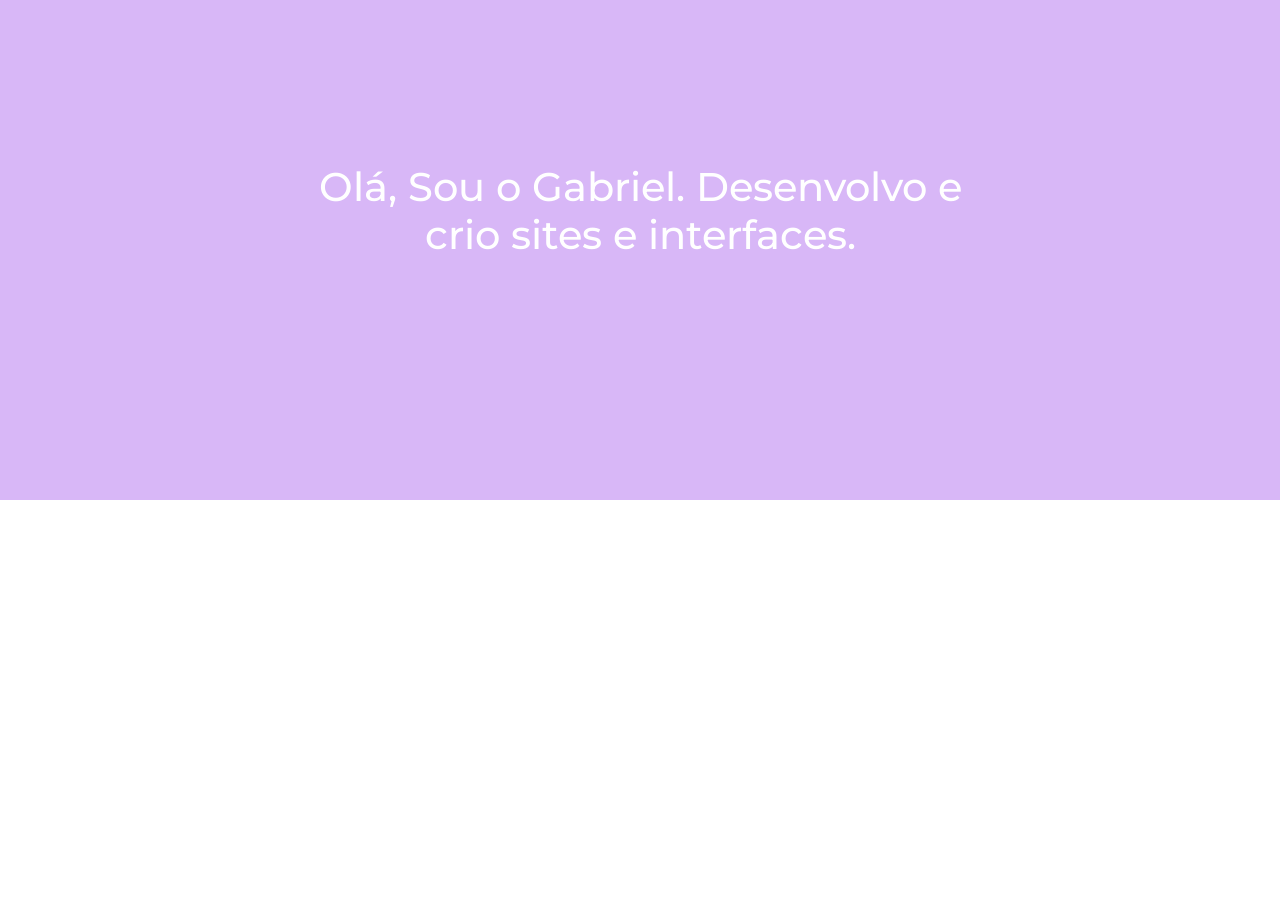
==== index.html @ f8f36adb "fixing head" ====
<!DOCTYPE html>
<html lang="pt-br">
<head>
    <meta charset="UTF-8">
    <meta name="viewport" content="width=device-width, initial-scale=1.0">
    <link rel="stylesheet" href="style.css">
    <link rel="stylesheet" href="./bootstrap-5.3.3-dist/css/bootstrap.css">
    <title>Gabriel</title>
</head>
<body>
    <div class="cabecalho">
        <span class="titulo">
            <h1>Olá, Sou o Gabriel. Desenvolvo e crio sites e interfaces.</h1>
        </span>
        <span class="linkcont">
            <a href="" class="contlink"><p>Saiba mais sobre o que faço <br> V</p></a>
        </span>
    </div>
</body>
</html>
---- style.css ----
@font-face {
    font-family: mont;
    src: url(./fonts/Montserrat-VariableFont_wght.ttf);
}

@font-face {
    font-family: roboto;
    src: url(./fonts/Roboto-Regular.ttf);
}

body{
    width: 100vw;
    height: 500px;
    display: flex;
    flex-direction: column;
}



.cabecalho{
    width: 100%;
    height: 500px;
    display: flex;
    flex-direction: column;
    align-items: center;
    justify-content: center;
    background-image: url(turned-gray-laptop-computer.jpg);
    background-size: cover;
}

.cabecalho::before{
    content: '';
    position: absolute;
    top: 0;
    left: 0;
    width: 100%;
    height: 500px;
    background-color: rgba(148, 58, 233, 0.363); /* Cor sólida com opacidade */
    z-index: 1;
}


.titulo{
    position: relative;
    z-index: 2;
    display: flex;
    text-align: center;
    color: white;
    width: 700px;
    font-family: mont;
    padding-top: 100px;
    padding-bottom: 100px;
}

.contlink{
    display: flex;
    text-decoration: none;
    color: white;
    height: 70px;
    font-family: roboto;
    align-items: center;

}

.linkcont{
    display: flex;
    text-align: center;
}
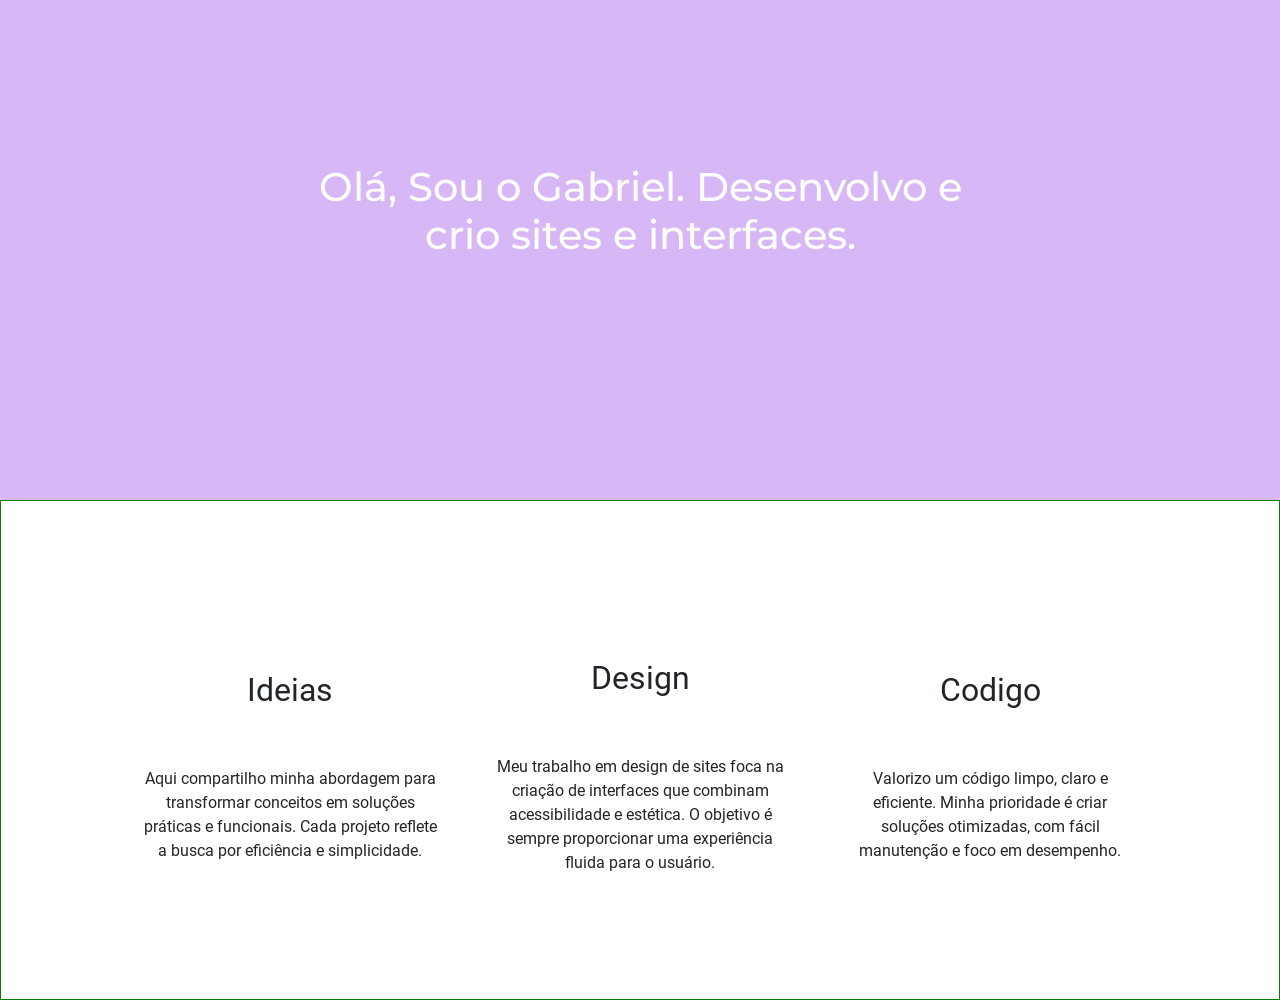
==== commit 8f16c795: "creating a little resum" ====
--- a/index.html
+++ b/index.html
@@ -5,6 +5,9 @@
     <meta name="viewport" content="width=device-width, initial-scale=1.0">
     <link rel="stylesheet" href="style.css">
     <link rel="stylesheet" href="./bootstrap-5.3.3-dist/css/bootstrap.css">
+    <link rel='stylesheet' href='https://cdn-uicons.flaticon.com/2.6.0/uicons-regular-rounded/css/uicons-regular-rounded.css'>
+    <link rel='stylesheet' href='https://cdn-uicons.flaticon.com/2.6.0/uicons-brands/css/uicons-brands.css'>
+    <link rel='stylesheet' href='https://cdn-uicons.flaticon.com/2.6.0/uicons-brands/css/uicons-brands.css'>
     <title>Gabriel</title>
 </head>
 <body>
@@ -13,7 +16,24 @@
             <h1>Olá, Sou o Gabriel. Desenvolvo e crio sites e interfaces.</h1>
         </span>
         <span class="linkcont">
-            <a href="" class="contlink"><p>Saiba mais sobre o que faço <br> V</p></a>
+            <a href="#conteudo" class="contlink"><p>Saiba mais sobre o que faço <br> V</p></a>
+        </span>
+    </div>
+    <div class="cont" id="conteudo">
+        <span class="ideias">
+            <i class="fi fi-rr-bulb"></i>
+            <h2>Ideias</h2>
+            <p>Aqui compartilho minha abordagem para transformar conceitos em soluções práticas e funcionais. Cada projeto reflete a busca por eficiência e simplicidade.</p>
+        </span>
+        <span class="UX">
+            <i class="fi fi-rr-ux"></i>
+            <h2>Design</h2>
+            <p>Meu trabalho em design de sites foca na criação de interfaces que combinam acessibilidade e estética. O objetivo é sempre proporcionar uma experiência fluida para o usuário.</p>
+        </span>
+        <span class="code">
+            <i class="fi fi-brands-js"></i>
+            <h2>Codigo</h2>
+            <p>Valorizo um código limpo, claro e eficiente. Minha prioridade é criar soluções otimizadas, com fácil manutenção e foco em desempenho.</p>
         </span>
     </div>
 </body>
--- a/style.css
+++ b/style.css
@@ -10,12 +10,16 @@
 
 body{
     width: 100vw;
-    height: 500px;
+    height: 1000px;
     display: flex;
     flex-direction: column;
+    background-color: white;
+    overflow-x: hidden;
 }
 
-
+p, h2{
+    font-family: roboto;
+}
 
 .cabecalho{
     width: 100%;
@@ -35,7 +39,7 @@
     left: 0;
     width: 100%;
     height: 500px;
-    background-color: rgba(148, 58, 233, 0.363); /* Cor sólida com opacidade */
+    background-color: rgba(148, 58, 233, 0.363);
     z-index: 1;
 }
 
@@ -65,4 +69,30 @@
 .linkcont{
     display: flex;
     text-align: center;
+}
+
+.cont{
+    width: 100vw;
+    height: 500px;
+    border: 1px green solid;
+    display: flex;
+    flex-direction: row;
+    justify-content: center;
+    align-items: center;
+    gap: 50px;
+}
+
+i{
+    font-size: 24px;
+}
+
+.ideias, .UX, .code{
+    height: 100%;
+    width: 300px;
+    display: flex;
+    flex-direction: column;
+    justify-content: center;
+    align-items: center;
+    text-align: center;
+    gap: 50px;
 }
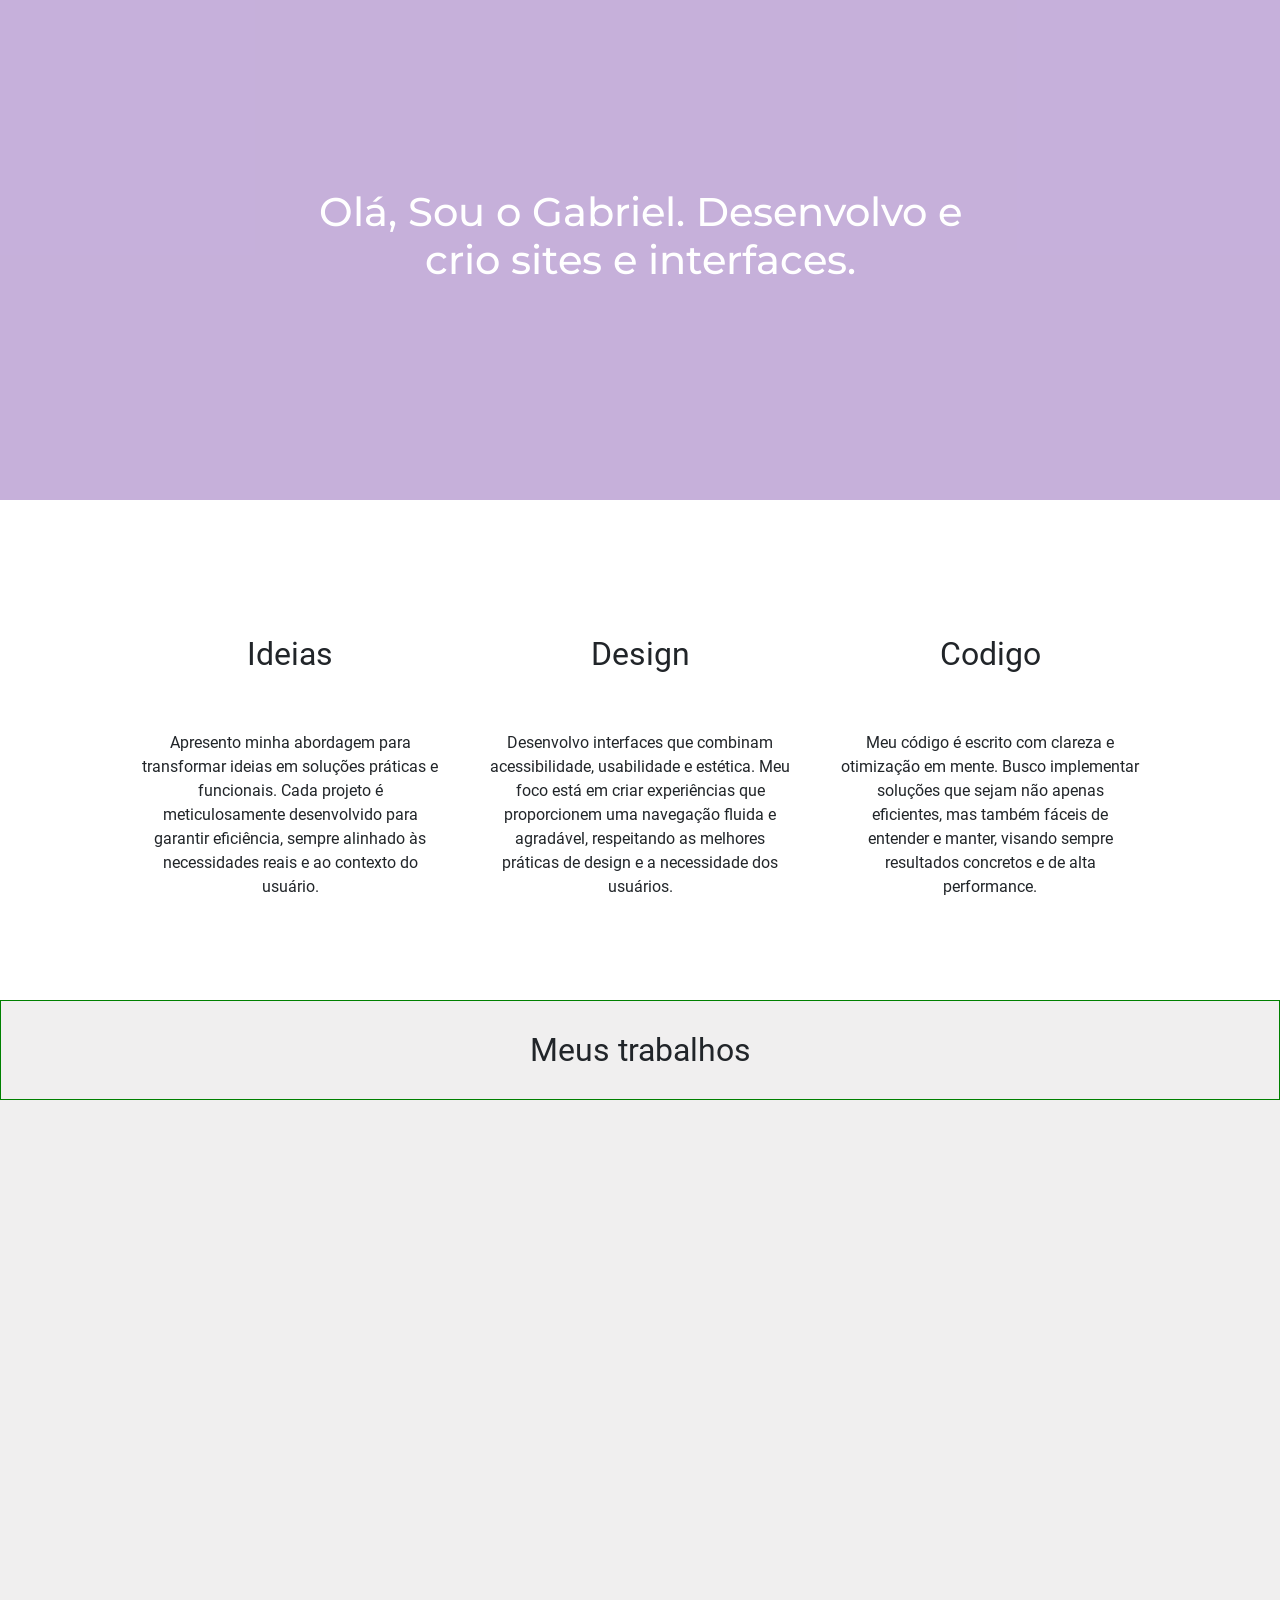
==== commit c3c64c48: "fixing and adding my work" ====
--- a/index.html
+++ b/index.html
@@ -8,6 +8,7 @@
     <link rel='stylesheet' href='https://cdn-uicons.flaticon.com/2.6.0/uicons-regular-rounded/css/uicons-regular-rounded.css'>
     <link rel='stylesheet' href='https://cdn-uicons.flaticon.com/2.6.0/uicons-brands/css/uicons-brands.css'>
     <link rel='stylesheet' href='https://cdn-uicons.flaticon.com/2.6.0/uicons-brands/css/uicons-brands.css'>
+    <link rel='stylesheet' href='https://cdn-uicons.flaticon.com/2.6.0/uicons-regular-rounded/css/uicons-regular-rounded.css'>
     <title>Gabriel</title>
 </head>
 <body>
@@ -16,24 +17,32 @@
             <h1>Olá, Sou o Gabriel. Desenvolvo e crio sites e interfaces.</h1>
         </span>
         <span class="linkcont">
-            <a href="#conteudo" class="contlink"><p>Saiba mais sobre o que faço <br> V</p></a>
+            <a href="#conteudo" class="contlink">
+                <p>Saiba mais sobre o que faço</p>
+            </a>
+            <i class="fi fi-rr-angle-small-down"></i>
         </span>
     </div>
     <div class="cont" id="conteudo">
         <span class="ideias">
             <i class="fi fi-rr-bulb"></i>
             <h2>Ideias</h2>
-            <p>Aqui compartilho minha abordagem para transformar conceitos em soluções práticas e funcionais. Cada projeto reflete a busca por eficiência e simplicidade.</p>
+            <p>Apresento minha abordagem para transformar ideias em soluções práticas e funcionais. Cada projeto é meticulosamente desenvolvido para garantir eficiência, sempre alinhado às necessidades reais e ao contexto do usuário.</p>
         </span>
         <span class="UX">
             <i class="fi fi-rr-ux"></i>
             <h2>Design</h2>
-            <p>Meu trabalho em design de sites foca na criação de interfaces que combinam acessibilidade e estética. O objetivo é sempre proporcionar uma experiência fluida para o usuário.</p>
+            <p>Desenvolvo interfaces que combinam acessibilidade, usabilidade e estética. Meu foco está em criar experiências que proporcionem uma navegação fluida e agradável, respeitando as melhores práticas de design e a necessidade dos usuários.</p>
         </span>
         <span class="code">
             <i class="fi fi-brands-js"></i>
             <h2>Codigo</h2>
-            <p>Valorizo um código limpo, claro e eficiente. Minha prioridade é criar soluções otimizadas, com fácil manutenção e foco em desempenho.</p>
+            <p>Meu código é escrito com clareza e otimização em mente. Busco implementar soluções que sejam não apenas eficientes, mas também fáceis de entender e manter, visando sempre resultados concretos e de alta performance.</p>
+        </span>
+    </div>
+    <div class="mywork">
+        <span class="wtitle">
+            <h2 id="wtitle">Meus trabalhos</h2>
         </span>
     </div>
 </body>
--- a/style.css
+++ b/style.css
@@ -10,7 +10,7 @@
 
 body{
     width: 100vw;
-    height: 1000px;
+    height: 1800px;
     display: flex;
     flex-direction: column;
     background-color: white;
@@ -39,10 +39,9 @@
     left: 0;
     width: 100%;
     height: 500px;
-    background-color: rgba(148, 58, 233, 0.363);
+    background-color: rgba(99, 39, 155, 0.363);
     z-index: 1;
 }
-
 
 .titulo{
     position: relative;
@@ -56,12 +55,15 @@
     padding-bottom: 100px;
 }
 
+a{
+    text-decoration: none !important;
+}
+
 .contlink{
     display: flex;
-    text-decoration: none;
+    flex-direction: column;
     color: white;
-    height: 70px;
-    font-family: roboto;
+    height: 20px;
     align-items: center;
 
 }
@@ -69,12 +71,17 @@
 .linkcont{
     display: flex;
     text-align: center;
+    flex-direction: column;
+    color: white;
+}
+
+.linkcont:hover{
+    background-color: black;
 }
 
 .cont{
     width: 100vw;
     height: 500px;
-    border: 1px green solid;
     display: flex;
     flex-direction: row;
     justify-content: center;
@@ -95,4 +102,21 @@
     align-items: center;
     text-align: center;
     gap: 50px;
+}
+
+.mywork{
+    width: 100vw;
+    height: 800px;
+    display: flex;
+    flex-direction: column;
+    background-color: rgb(240, 239, 239);
+}
+
+#wtitle{
+    display: flex;
+    width: 100%;
+    height: 100px;
+    align-items: center;
+    justify-content: center;
+    border: 1px green solid;
 }
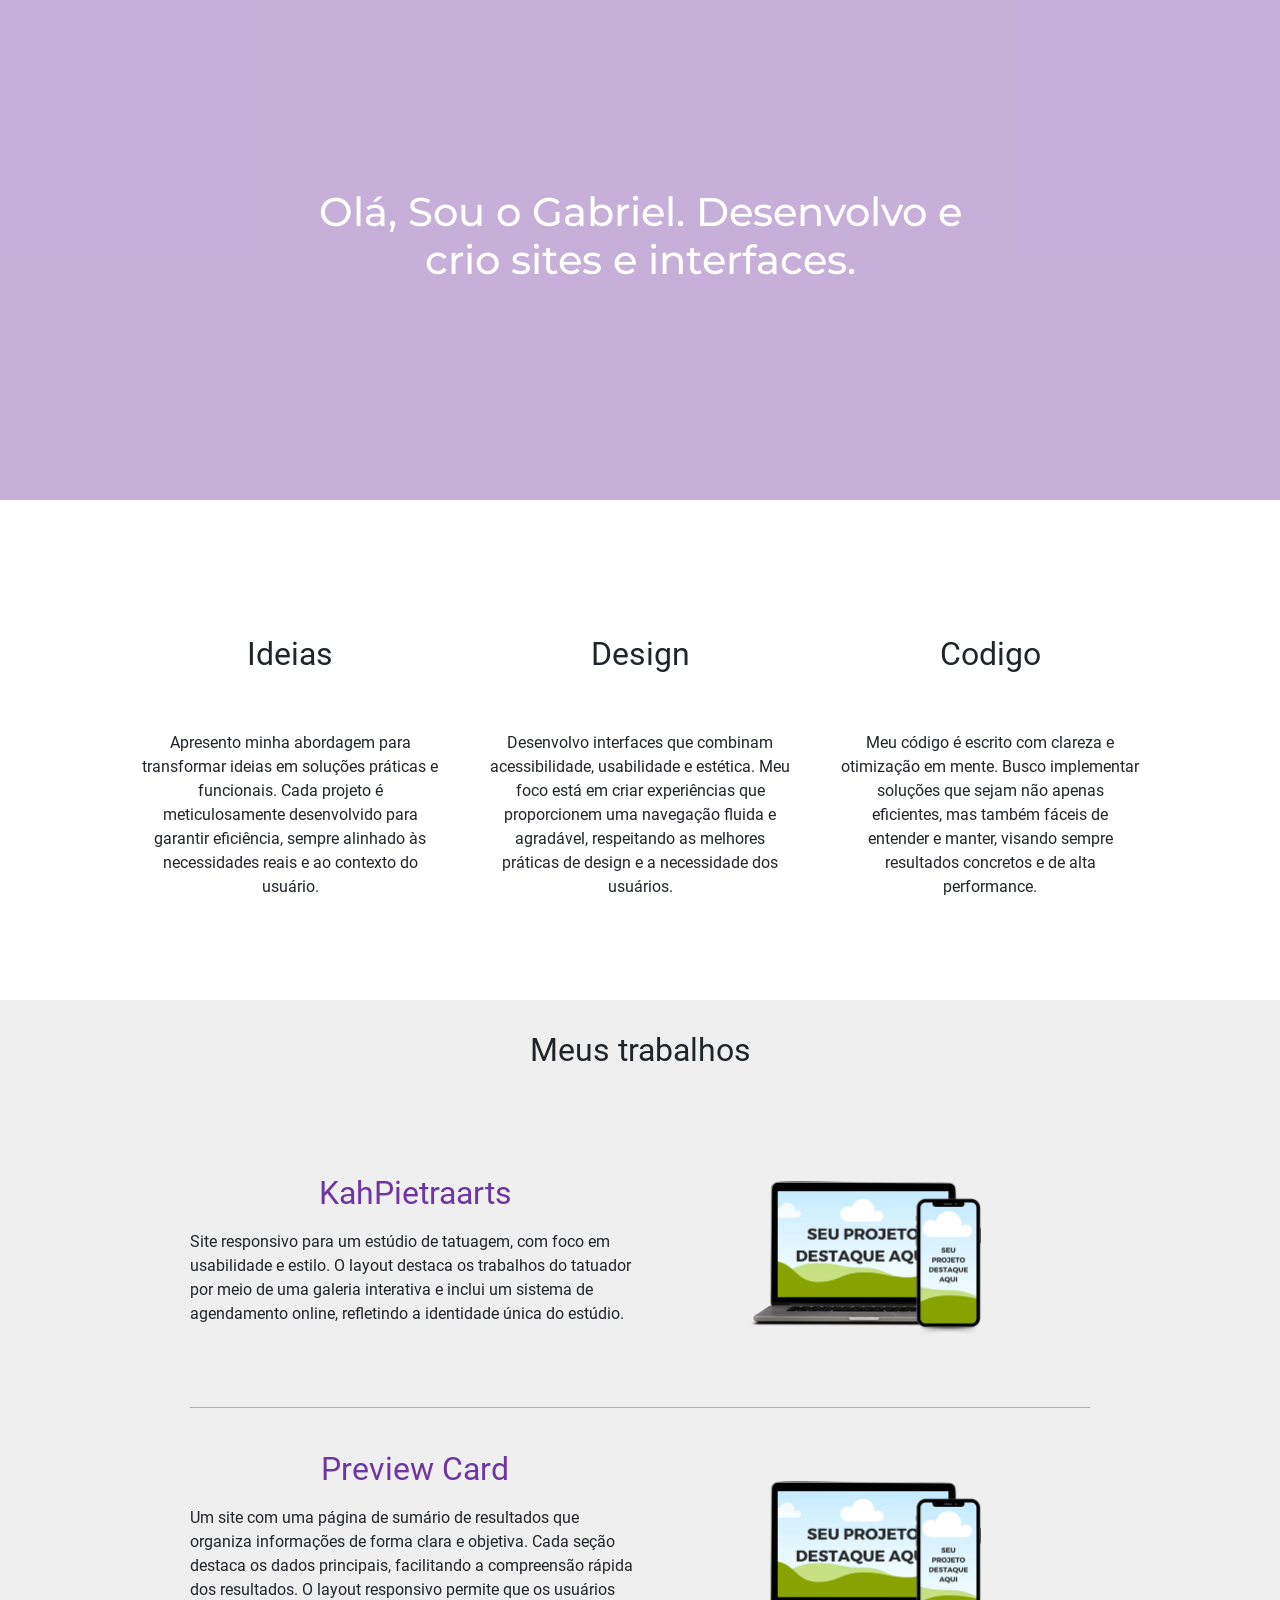
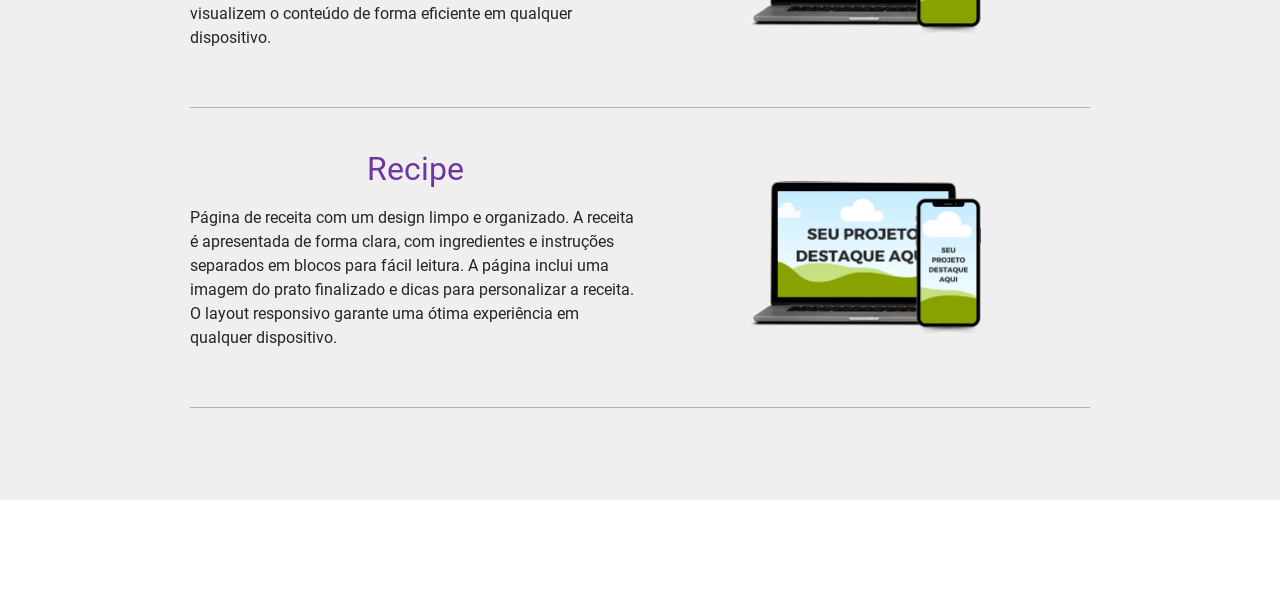
==== commit fa1d5616: "finishing works" ====
--- a/index.html
+++ b/index.html
@@ -44,6 +44,33 @@
         <span class="wtitle">
             <h2 id="wtitle">Meus trabalhos</h2>
         </span>
+        <span class="sum">
+            <span class="texto">
+                <h2 id="mwtitle">KahPietraarts</h2>
+                <p>Site responsivo para um estúdio de tatuagem, com foco em usabilidade e estilo. O layout destaca os trabalhos do tatuador por meio de uma galeria interativa e inclui um sistema de agendamento online, refletindo a identidade única do estúdio.</p>
+            </span>
+            <span class="imagem">
+                <img id="imagem" src="./site-1.png" alt="">
+            </span>
+        </span>
+        <span class="sdois">
+            <span class="texto">
+                <h2 id="mwtitle">Preview Card</h2>
+                <p>Um site com uma página de sumário de resultados que organiza informações de forma clara e objetiva. Cada seção destaca os dados principais, facilitando a compreensão rápida dos resultados. O layout responsivo permite que os usuários visualizem o conteúdo de forma eficiente em qualquer dispositivo.</p>
+            </span>
+            <span class="imagem">
+                <img id="imagem" src="./site-2.png" alt="">
+            </span>
+        </span> 
+        <span class="stres">
+            <span class="texto">
+                <h2 id="mwtitle">Recipe</h2>
+                <p>Página de receita com um design limpo e organizado. A receita é apresentada de forma clara, com ingredientes e instruções separados em blocos para fácil leitura. A página inclui uma imagem do prato finalizado e dicas para personalizar a receita. O layout responsivo garante uma ótima experiência em qualquer dispositivo.</p>
+            </span>
+            <span class="imagem">
+                <img id="imagem" src="./site-3.png" alt="">
+            </span>
+        </span>
     </div>
 </body>
 </html>
--- a/style.css
+++ b/style.css
@@ -10,7 +10,7 @@
 
 body{
     width: 100vw;
-    height: 1800px;
+    height: 2200px;
     display: flex;
     flex-direction: column;
     background-color: white;
@@ -75,10 +75,6 @@
     color: white;
 }
 
-.linkcont:hover{
-    background-color: black;
-}
-
 .cont{
     width: 100vw;
     height: 500px;
@@ -106,8 +102,9 @@
 
 .mywork{
     width: 100vw;
-    height: 800px;
+    height: 1100px;
     display: flex;
+    align-items: center;
     flex-direction: column;
     background-color: rgb(240, 239, 239);
 }
@@ -118,5 +115,31 @@
     height: 100px;
     align-items: center;
     justify-content: center;
-    border: 1px green solid;
+}
+
+.sum, .sdois, .stres{
+    width: 900px;
+    height: 300px;
+    display: flex;
+    flex-direction: row;
+    border-bottom: 1px rgb(177, 177, 177) solid;
+}
+
+#mwtitle{
+    color: rgba(99, 39, 155, 0.925);
+}
+
+#imagem{
+    width: 232px;
+    height: 155px;
+}
+
+.texto, .imagem{
+    width: 450px;
+    height: 300px;
+    display: flex;
+    justify-content: center;
+    align-items: center;
+    flex-direction: column;
+    gap: 10px;
 }
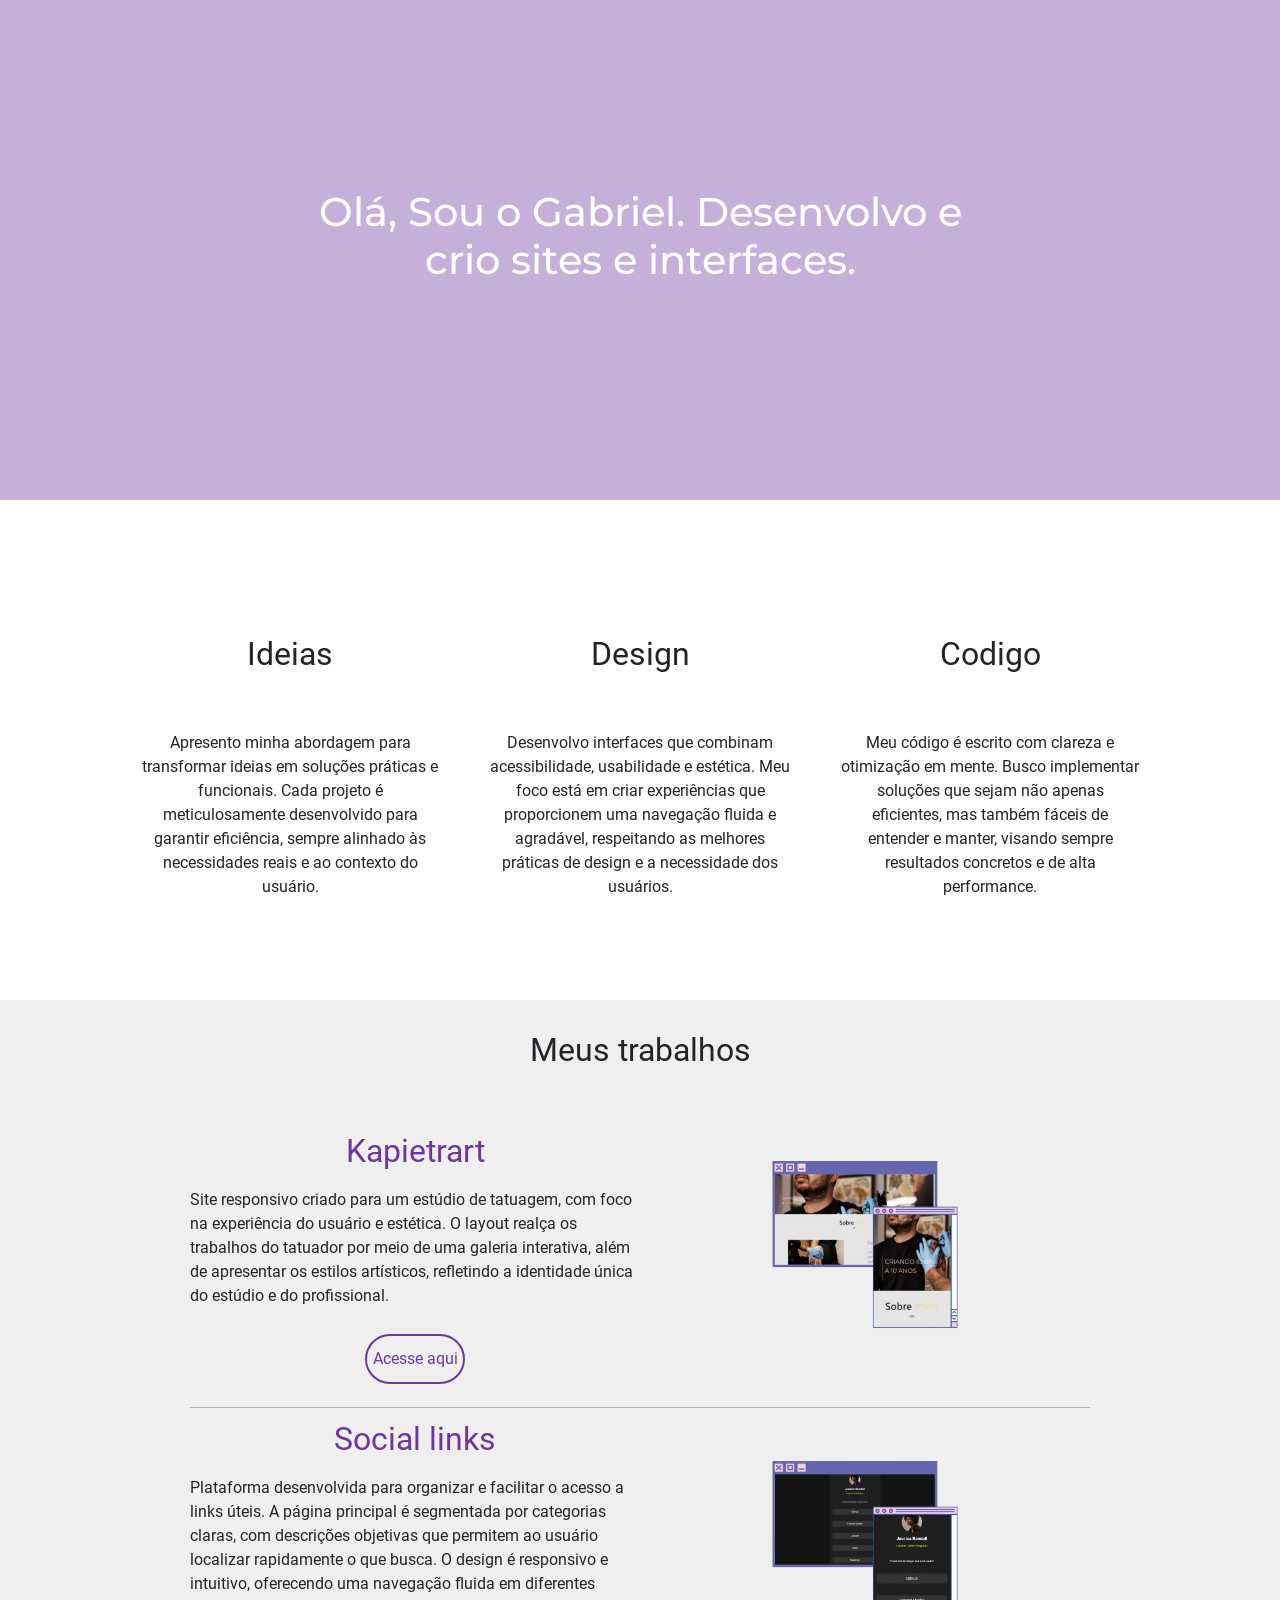
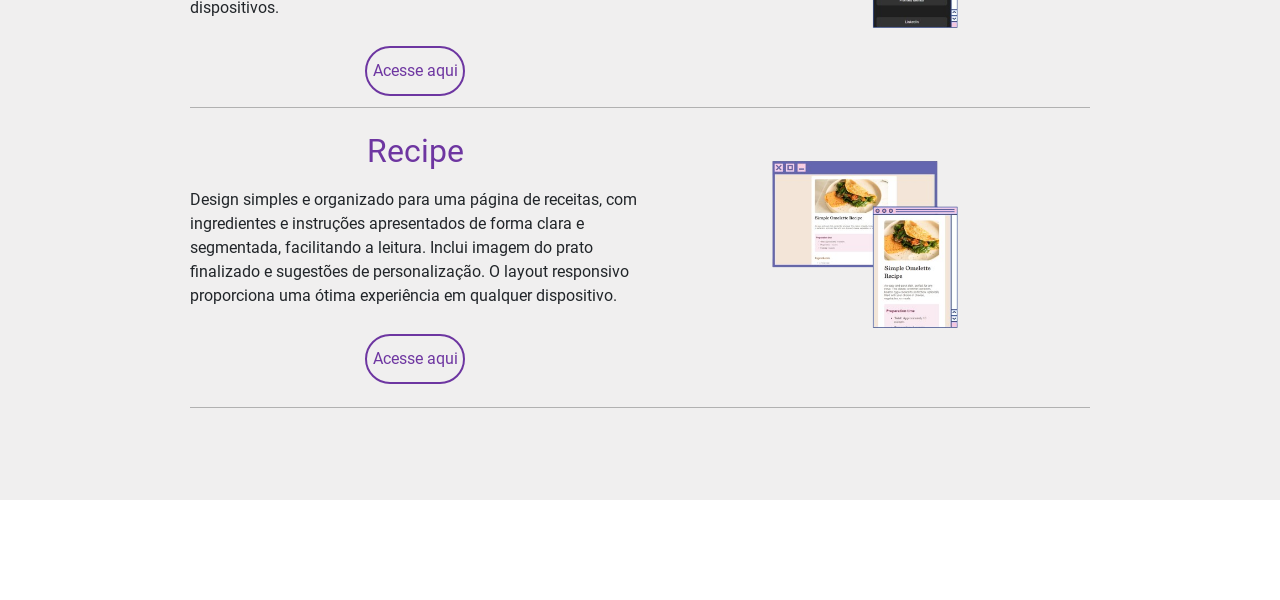
==== commit 4efbb03c: "finishing my works" ====
--- a/index.html
+++ b/index.html
@@ -46,8 +46,9 @@
         </span>
         <span class="sum">
             <span class="texto">
-                <h2 id="mwtitle">KahPietraarts</h2>
-                <p>Site responsivo para um estúdio de tatuagem, com foco em usabilidade e estilo. O layout destaca os trabalhos do tatuador por meio de uma galeria interativa e inclui um sistema de agendamento online, refletindo a identidade única do estúdio.</p>
+                <h2 id="mwtitle">Kapietrart</h2>
+                <p>Site responsivo criado para um estúdio de tatuagem, com foco na experiência do usuário e estética. O layout realça os trabalhos do tatuador por meio de uma galeria interativa, além de apresentar os estilos artísticos, refletindo a identidade única do estúdio e do profissional.</p>
+                <a target="_blank" rel="noopener noreferrer" href="https://kapietrart.vercel.app/" class="botao">Acesse aqui</a>
             </span>
             <span class="imagem">
                 <img id="imagem" src="./site-1.png" alt="">
@@ -55,8 +56,9 @@
         </span>
         <span class="sdois">
             <span class="texto">
-                <h2 id="mwtitle">Preview Card</h2>
-                <p>Um site com uma página de sumário de resultados que organiza informações de forma clara e objetiva. Cada seção destaca os dados principais, facilitando a compreensão rápida dos resultados. O layout responsivo permite que os usuários visualizem o conteúdo de forma eficiente em qualquer dispositivo.</p>
+                <h2 id="mwtitle">Social links</h2>
+                <p>Plataforma desenvolvida para organizar e facilitar o acesso a links úteis. A página principal é segmentada por categorias claras, com descrições objetivas que permitem ao usuário localizar rapidamente o que busca. O design é responsivo e intuitivo, oferecendo uma navegação fluida em diferentes dispositivos.</p>
+                <a target="_blank" rel="noopener noreferrer" href="https://social-links-mu.vercel.app/" class="botao">Acesse aqui</a>
             </span>
             <span class="imagem">
                 <img id="imagem" src="./site-2.png" alt="">
@@ -65,7 +67,8 @@
         <span class="stres">
             <span class="texto">
                 <h2 id="mwtitle">Recipe</h2>
-                <p>Página de receita com um design limpo e organizado. A receita é apresentada de forma clara, com ingredientes e instruções separados em blocos para fácil leitura. A página inclui uma imagem do prato finalizado e dicas para personalizar a receita. O layout responsivo garante uma ótima experiência em qualquer dispositivo.</p>
+                <p>Design simples e organizado para uma página de receitas, com ingredientes e instruções apresentados de forma clara e segmentada, facilitando a leitura. Inclui imagem do prato finalizado e sugestões de personalização. O layout responsivo proporciona uma ótima experiência em qualquer dispositivo.</p>
+                <a target="_blank" rel="noopener noreferrer" href="https://recipe-page-cyan-sigma.vercel.app/" class="botao">Acesse aqui</a>
             </span>
             <span class="imagem">
                 <img id="imagem" src="./site-3.png" alt="">
--- a/style.css
+++ b/style.css
@@ -19,6 +19,10 @@
 
 p, h2{
     font-family: roboto;
+}
+
+a{
+    text-decoration: none !important;
 }
 
 .cabecalho{
@@ -53,10 +57,6 @@
     font-family: mont;
     padding-top: 100px;
     padding-bottom: 100px;
-}
-
-a{
-    text-decoration: none !important;
 }
 
 .contlink{
@@ -129,9 +129,26 @@
     color: rgba(99, 39, 155, 0.925);
 }
 
+.botao{
+    display: flex;
+    align-items: center;
+    justify-content: center;
+    font-family: roboto;
+    border: 2px solid rgba(99, 39, 155, 0.925);
+    color: rgba(99, 39, 155, 0.925);
+    width: 100px;
+    height: 50px;
+    border-radius: 30px;
+}
+
+.botao:hover{
+    color: white;
+    background-color: rgba(99, 39, 155, 0.925);
+}
+
 #imagem{
     width: 232px;
-    height: 155px;
+    height: 350px;
 }
 
 .texto, .imagem{
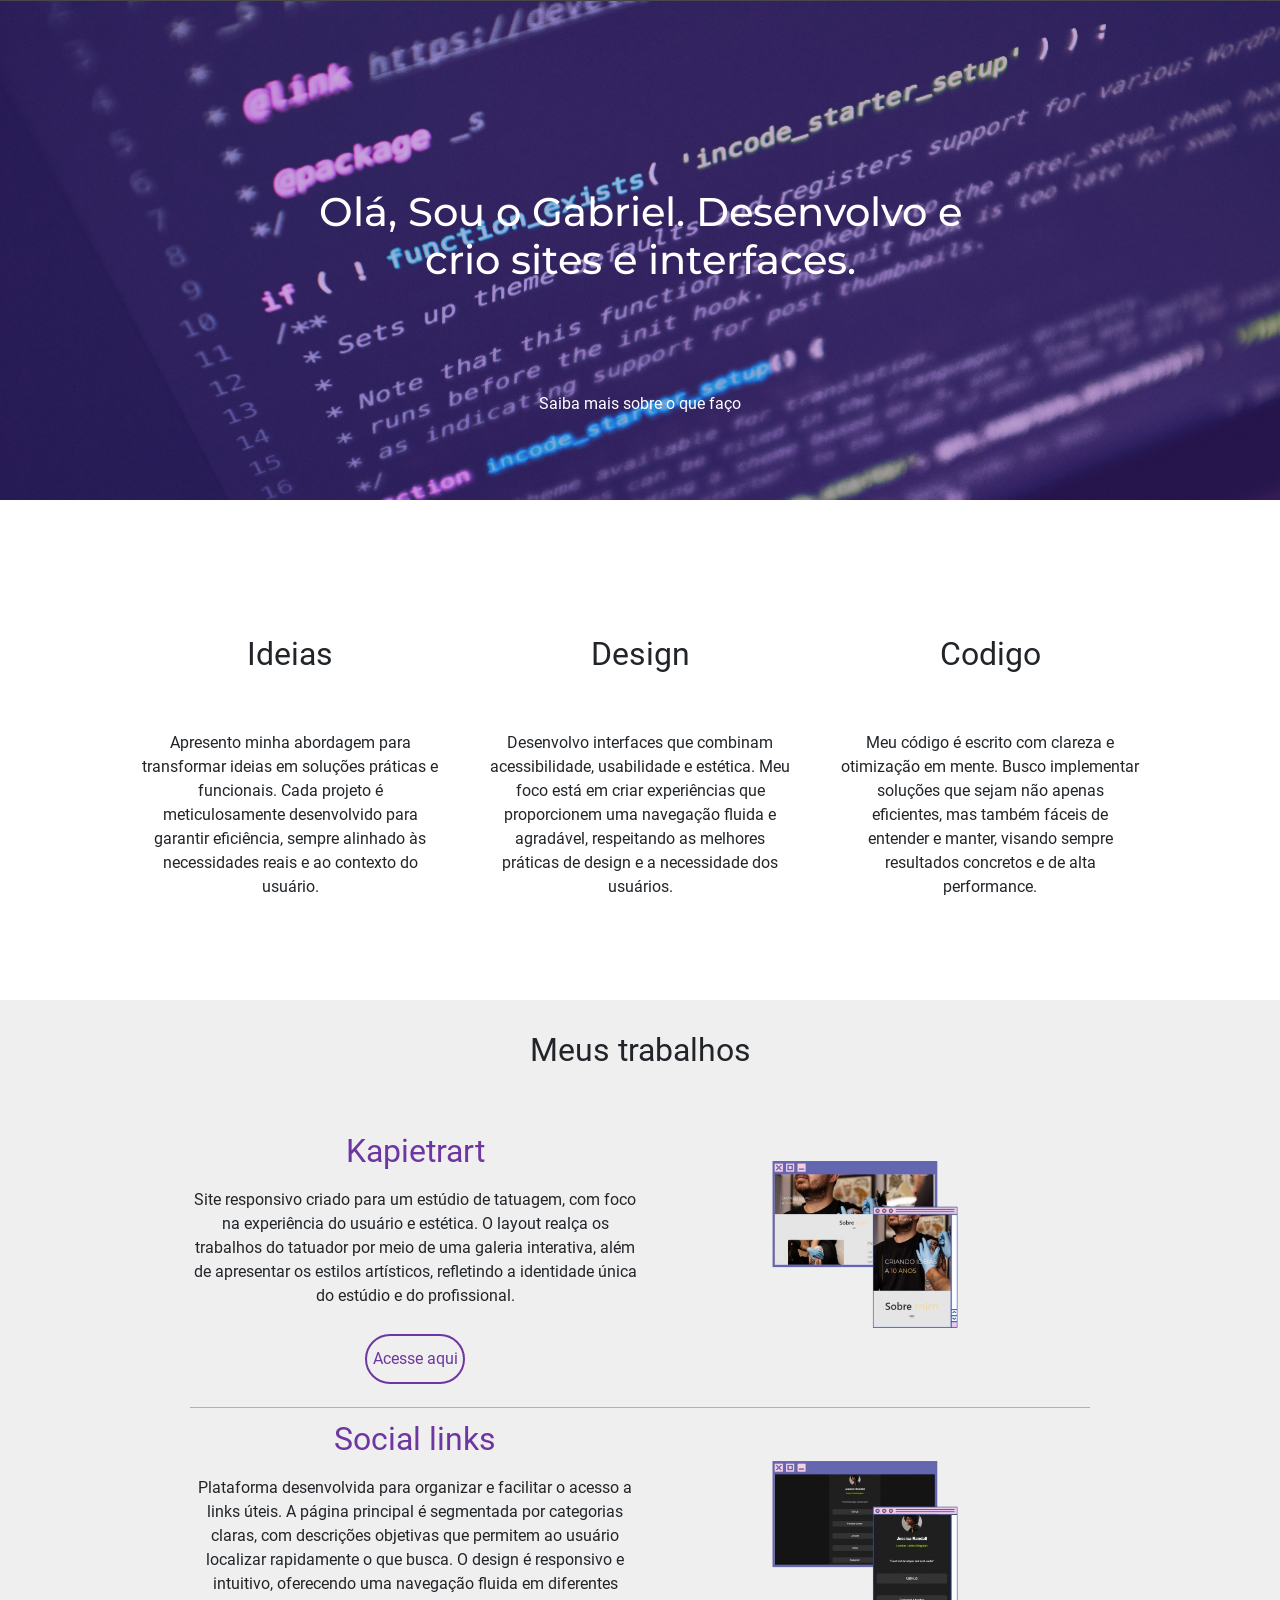
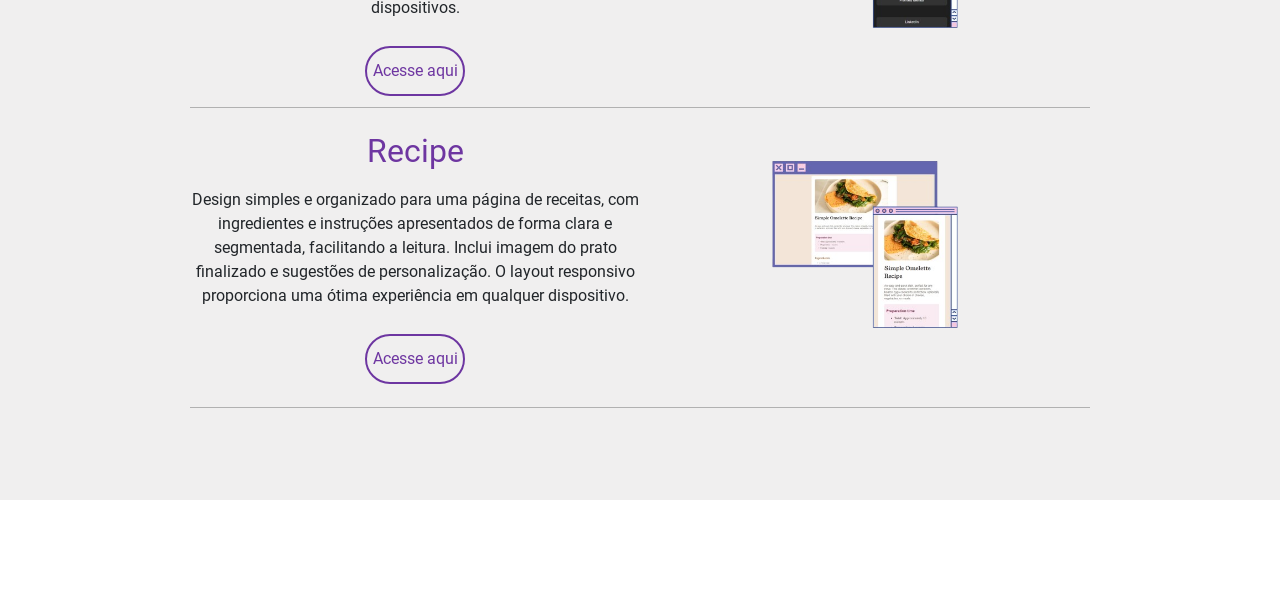
==== commit d3c5a743: "fixing resolutions" ====
--- a/index.html
+++ b/index.html
@@ -18,7 +18,7 @@
         </span>
         <span class="linkcont">
             <a href="#conteudo" class="contlink">
-                <p>Saiba mais sobre o que faço</p>
+              <p>Saiba mais sobre o que faço</p>
             </a>
             <i class="fi fi-rr-angle-small-down"></i>
         </span>
@@ -47,7 +47,7 @@
         <span class="sum">
             <span class="texto">
                 <h2 id="mwtitle">Kapietrart</h2>
-                <p>Site responsivo criado para um estúdio de tatuagem, com foco na experiência do usuário e estética. O layout realça os trabalhos do tatuador por meio de uma galeria interativa, além de apresentar os estilos artísticos, refletindo a identidade única do estúdio e do profissional.</p>
+                <p class="textdesc">Site responsivo criado para um estúdio de tatuagem, com foco na experiência do usuário e estética. O layout realça os trabalhos do tatuador por meio de uma galeria interativa, além de apresentar os estilos artísticos, refletindo a identidade única do estúdio e do profissional.</p>
                 <a target="_blank" rel="noopener noreferrer" href="https://kapietrart.vercel.app/" class="botao">Acesse aqui</a>
             </span>
             <span class="imagem">
@@ -57,7 +57,7 @@
         <span class="sdois">
             <span class="texto">
                 <h2 id="mwtitle">Social links</h2>
-                <p>Plataforma desenvolvida para organizar e facilitar o acesso a links úteis. A página principal é segmentada por categorias claras, com descrições objetivas que permitem ao usuário localizar rapidamente o que busca. O design é responsivo e intuitivo, oferecendo uma navegação fluida em diferentes dispositivos.</p>
+                <p class="textdesc">Plataforma desenvolvida para organizar e facilitar o acesso a links úteis. A página principal é segmentada por categorias claras, com descrições objetivas que permitem ao usuário localizar rapidamente o que busca. O design é responsivo e intuitivo, oferecendo uma navegação fluida em diferentes dispositivos.</p>
                 <a target="_blank" rel="noopener noreferrer" href="https://social-links-mu.vercel.app/" class="botao">Acesse aqui</a>
             </span>
             <span class="imagem">
@@ -67,7 +67,7 @@
         <span class="stres">
             <span class="texto">
                 <h2 id="mwtitle">Recipe</h2>
-                <p>Design simples e organizado para uma página de receitas, com ingredientes e instruções apresentados de forma clara e segmentada, facilitando a leitura. Inclui imagem do prato finalizado e sugestões de personalização. O layout responsivo proporciona uma ótima experiência em qualquer dispositivo.</p>
+                <p class="textdesc">Design simples e organizado para uma página de receitas, com ingredientes e instruções apresentados de forma clara e segmentada, facilitando a leitura. Inclui imagem do prato finalizado e sugestões de personalização. O layout responsivo proporciona uma ótima experiência em qualquer dispositivo.</p>
                 <a target="_blank" rel="noopener noreferrer" href="https://recipe-page-cyan-sigma.vercel.app/" class="botao">Acesse aqui</a>
             </span>
             <span class="imagem">
--- a/style.css
+++ b/style.css
@@ -32,20 +32,10 @@
     flex-direction: column;
     align-items: center;
     justify-content: center;
-    background-image: url(turned-gray-laptop-computer.jpg);
+    background-image: url(./background.png);
     background-size: cover;
 }
 
-.cabecalho::before{
-    content: '';
-    position: absolute;
-    top: 0;
-    left: 0;
-    width: 100%;
-    height: 500px;
-    background-color: rgba(99, 39, 155, 0.363);
-    z-index: 1;
-}
 
 .titulo{
     position: relative;
@@ -159,4 +149,79 @@
     align-items: center;
     flex-direction: column;
     gap: 10px;
+}
+
+.textdesc{
+    text-align: center;
+}
+
+@media (max-width: 390px) {
+    p{
+        font-size: 12px;
+    }
+    
+    .titulo{
+        width: auto;
+    }
+
+    .cont{
+        flex-direction: column;
+        height: 1300px;
+    }
+
+    .ideias, .UX, .code{
+        gap: 10px;
+    }
+
+    .mywork{
+        height: auto;
+        gap: 20px;
+        max-width: 390px;
+    }
+
+    .sum, .sdois, .stres{
+        width: auto;
+        max-width: 390px;
+        flex-direction: column;
+        height: 500px;
+    }
+
+    .textdesc{
+        width: 90vw;
+        max-width: 390px;
+        margin: 0 auto;
+        box-sizing: border-box;
+        padding: 0;
+    }
+
+    .texto{
+        max-width: 390px;
+    }
+
+    .imagem{
+        max-width: 390px;
+    }
+}
+
+@media (max-width: 768px) {
+    .ideias, .UX, .code{
+        gap: 10px;
+    }
+
+    .cont{
+        gap: 20px;
+    }
+
+    .titulo{
+        width: auto;
+    }
+
+
+    .sum, .sdois, .stres{
+        width: 768px;
+    }
+
+    .texto, .imagem{
+        width: 384px;
+    }
 }
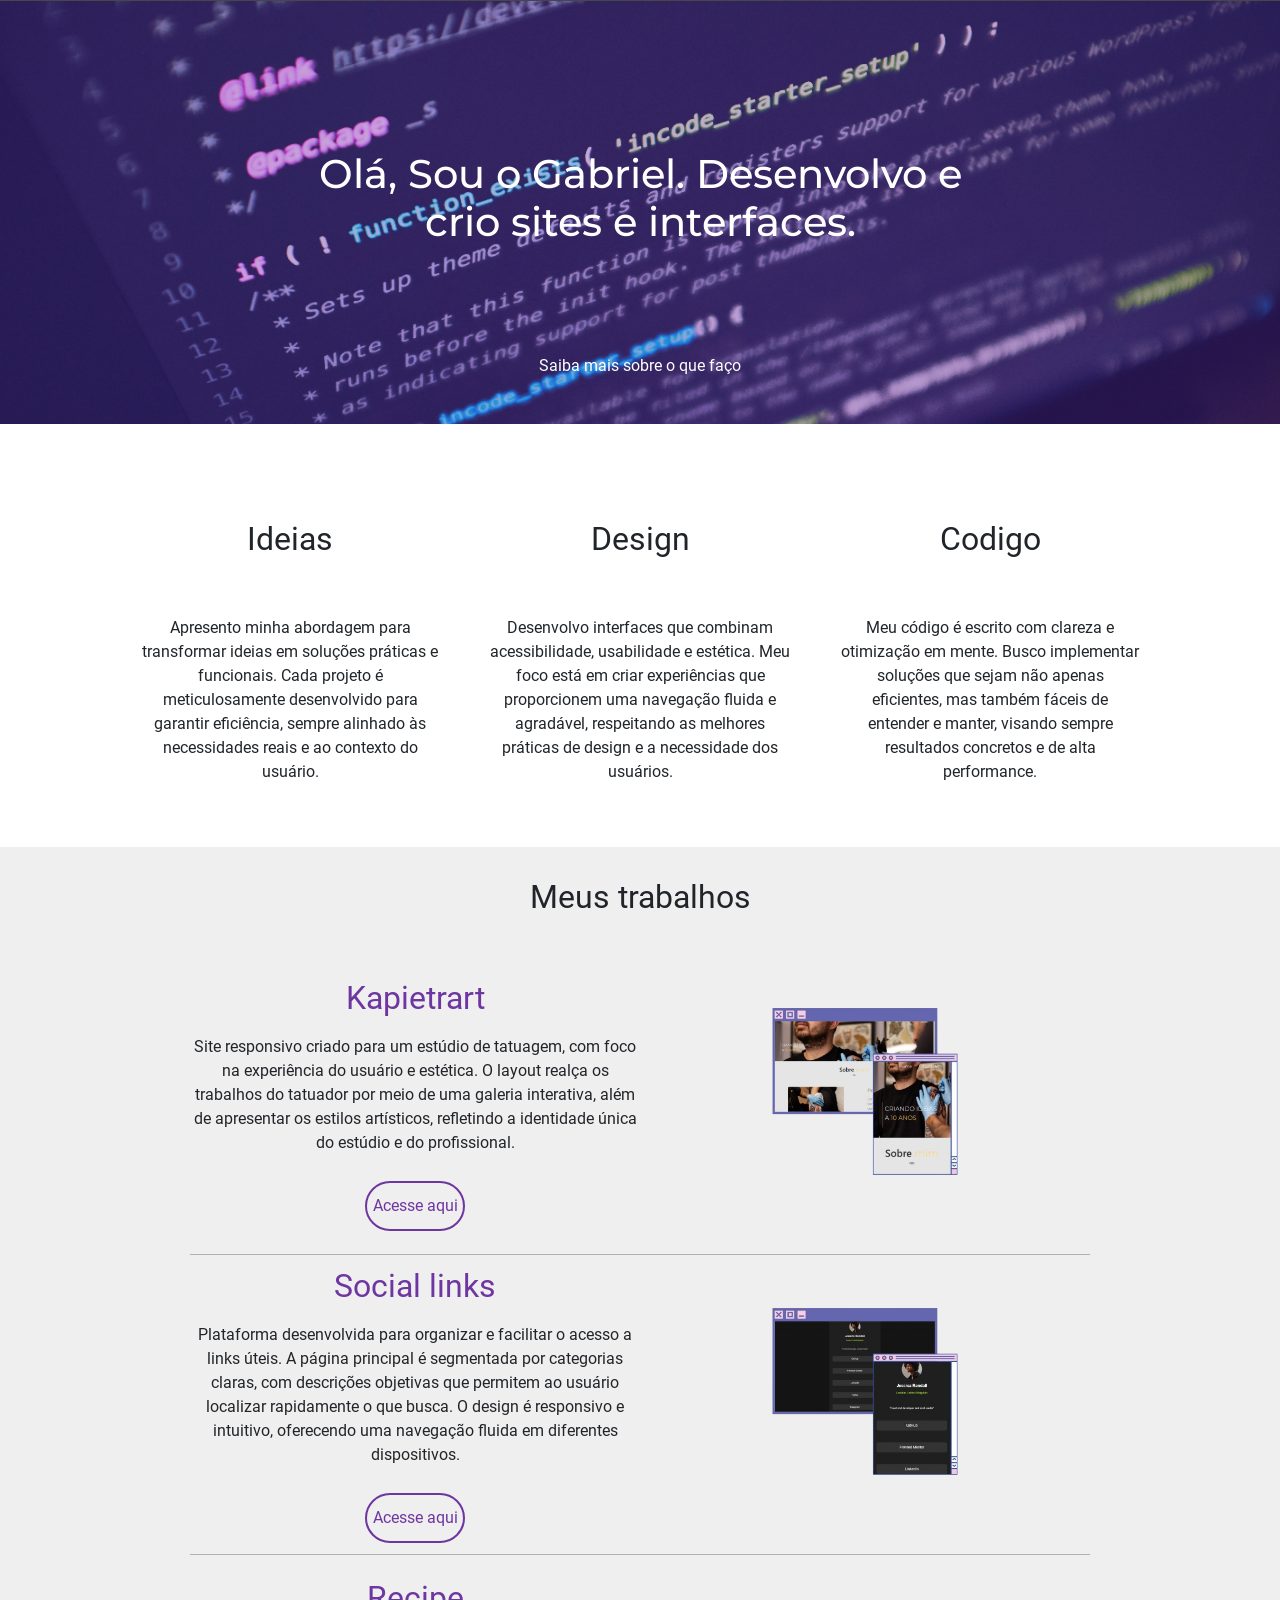
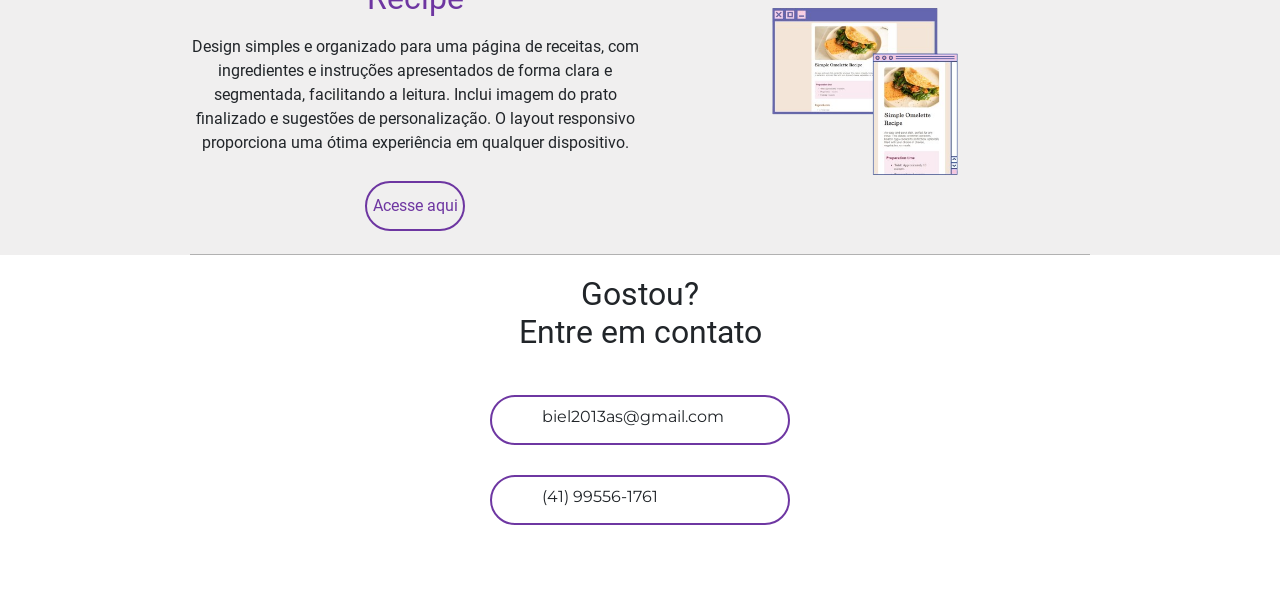
==== commit c69fff68: "addin talk to me" ====
--- a/index.html
+++ b/index.html
@@ -9,6 +9,8 @@
     <link rel='stylesheet' href='https://cdn-uicons.flaticon.com/2.6.0/uicons-brands/css/uicons-brands.css'>
     <link rel='stylesheet' href='https://cdn-uicons.flaticon.com/2.6.0/uicons-brands/css/uicons-brands.css'>
     <link rel='stylesheet' href='https://cdn-uicons.flaticon.com/2.6.0/uicons-regular-rounded/css/uicons-regular-rounded.css'>
+    <link rel='stylesheet' href='https://cdn-uicons.flaticon.com/2.6.0/uicons-regular-rounded/css/uicons-regular-rounded.css'>
+    <link rel='stylesheet' href='https://cdn-uicons.flaticon.com/2.6.0/uicons-brands/css/uicons-brands.css'>
     <title>Gabriel</title>
 </head>
 <body>
@@ -75,5 +77,18 @@
             </span>
         </span>
     </div>
+    <div class="me">
+        <h2 id="metitle">Gostou? <br>Entre em contato</h2>
+        <span class="social">
+            <span id="social">
+                <i class="fi fi-rr-envelope" id="email"></i>
+                <p id="medesc">biel2013as@gmail.com</p>
+            </span>
+            <span id="social">
+                <i class="fi fi-brands-whatsapp" id="email"></i>
+                <p id="medesc">(41) 99556-1761</p>
+            </span>
+        </span>
+    </div>
 </body>
 </html>
--- a/style.css
+++ b/style.css
@@ -75,7 +75,7 @@
     gap: 50px;
 }
 
-i{
+.fi{
     font-size: 24px;
 }
 
@@ -155,6 +155,51 @@
     text-align: center;
 }
 
+.me{
+    width: 100vw;
+    height: 400px;
+    display: flex;
+    flex-direction: column;
+    padding: 20px;
+    align-items: center;
+}
+
+#metitle{
+    width: 400px;
+    text-align: center;
+}
+
+.social{
+    width: 90vw;
+    height: 200px;
+    display: flex;
+    justify-content: center;
+    align-items: center;
+    flex-direction: column;
+    gap: 30px;
+}
+
+#social{
+    width: 300px;
+    height: 50px;
+    display: flex;
+    align-items: center;
+    flex-direction: row;
+    padding-left: 30px;
+    padding-top: 10px;
+    border: 2px solid rgba(99, 39, 155, 0.925);
+    border-radius: 30px;
+    gap: 20px;
+}
+
+#email{
+    padding-bottom: 11px;
+}
+
+#medesc{
+    font-family: mont;
+}
+
 @media (max-width: 390px) {
     p{
         font-size: 12px;
@@ -224,4 +269,5 @@
     .texto, .imagem{
         width: 384px;
     }
-}+}
+
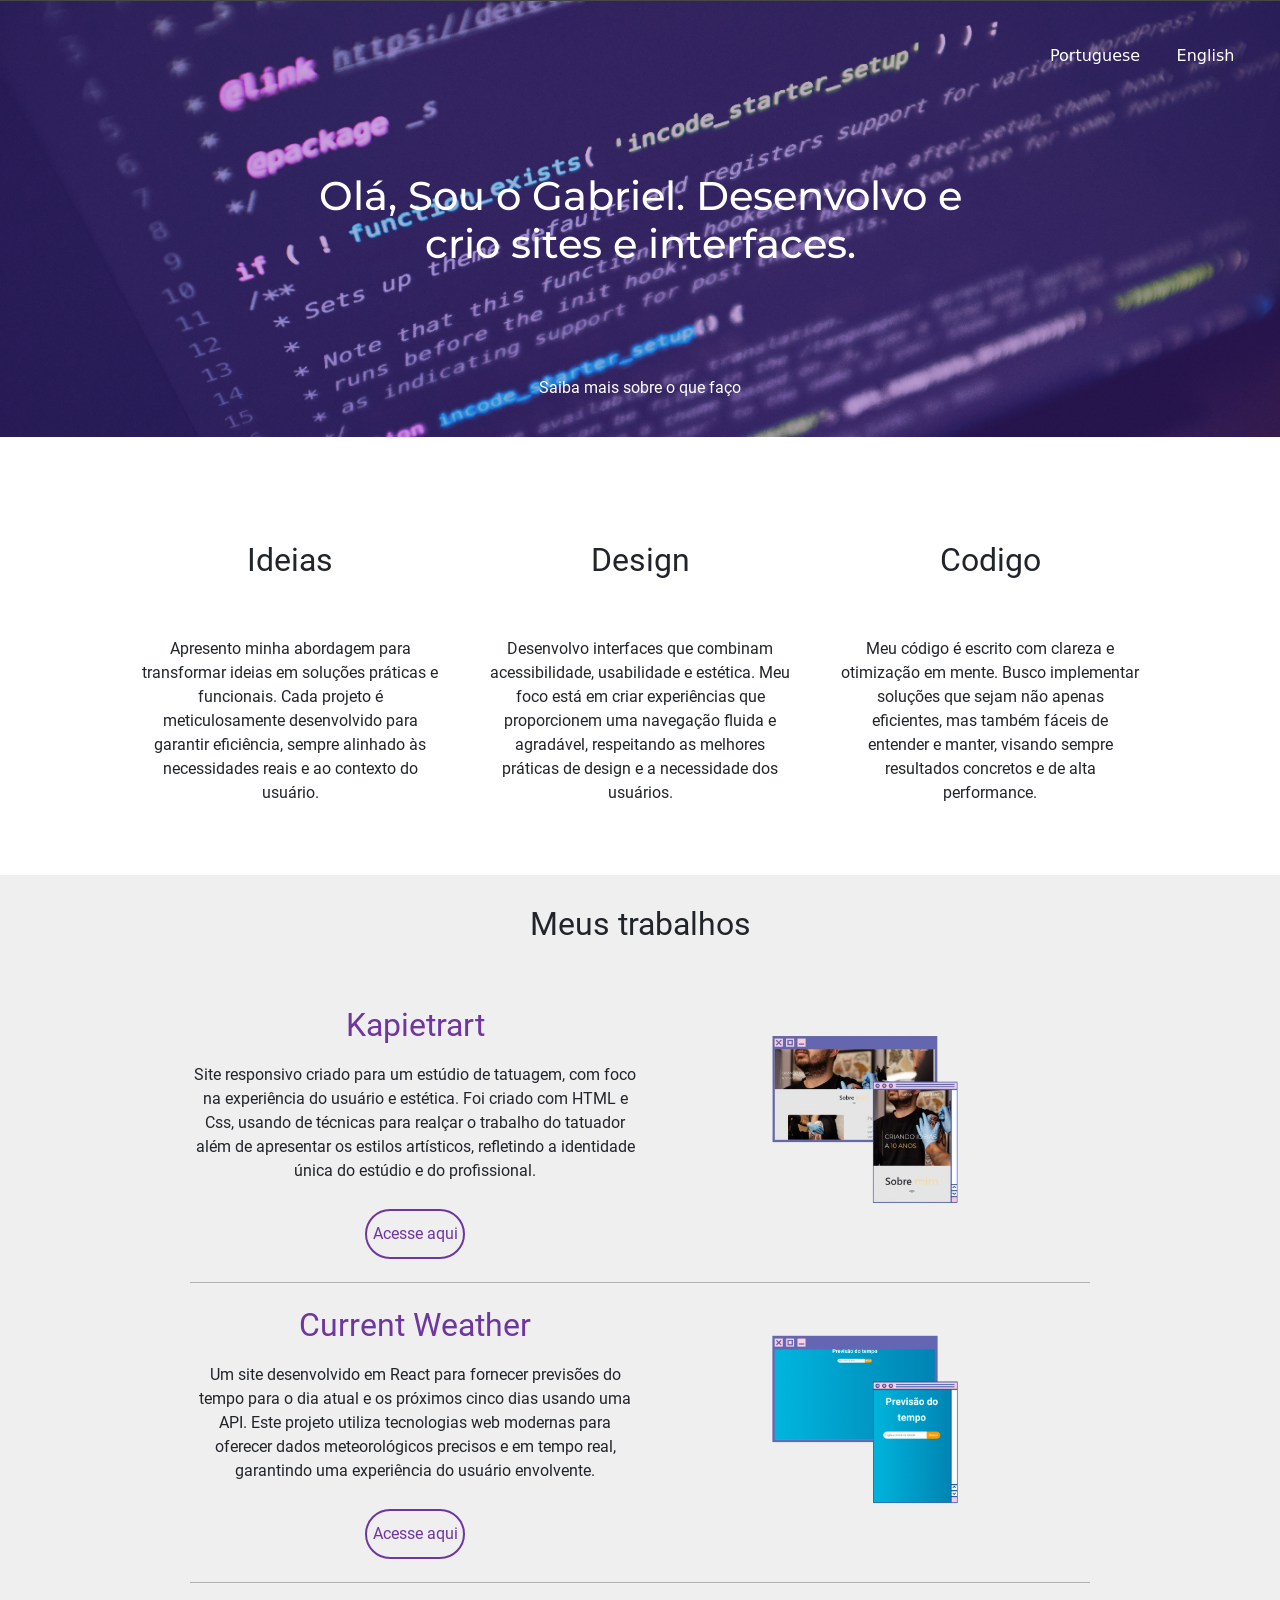
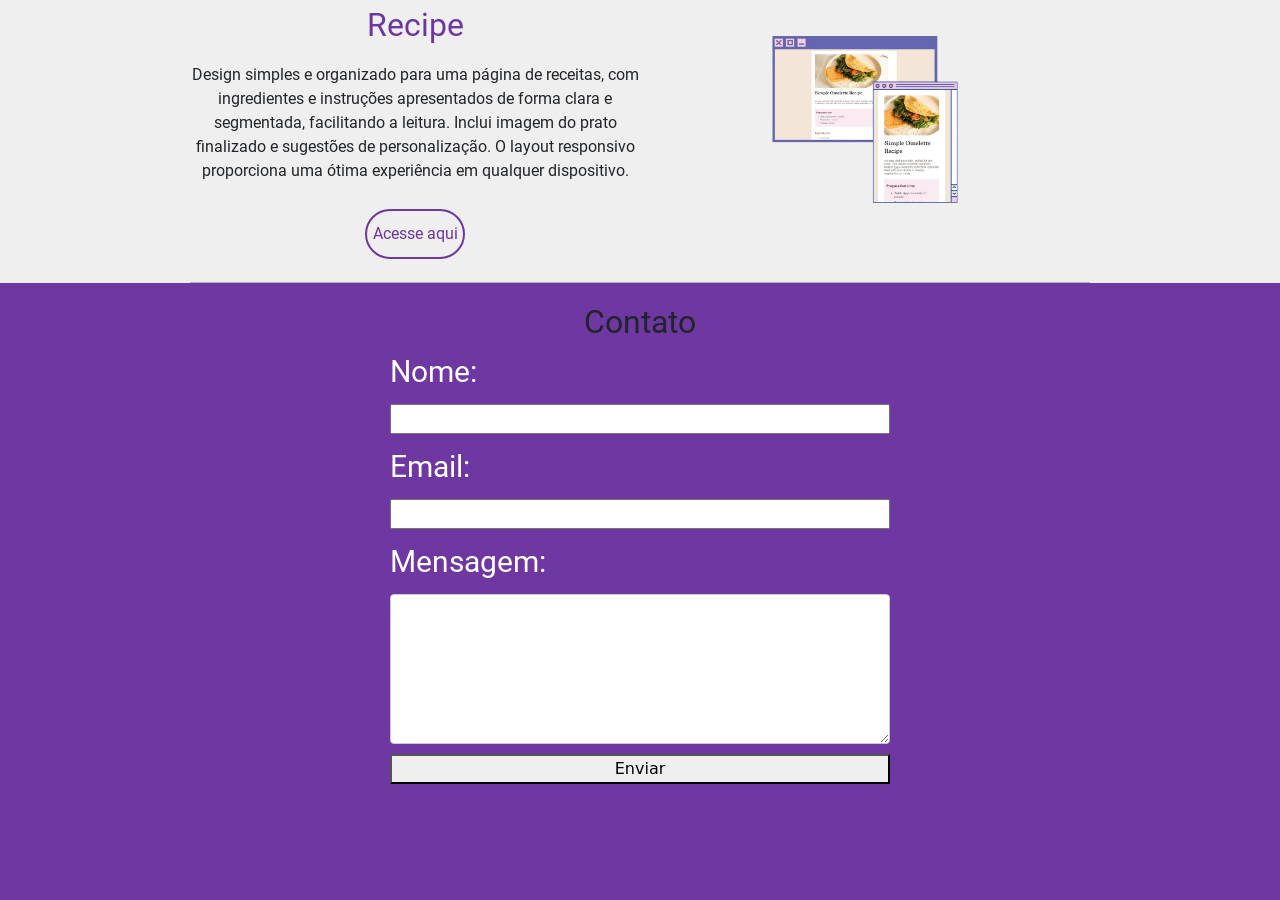
==== commit 3eb6e92d: "updating" ====
--- a/index.html
+++ b/index.html
@@ -1,20 +1,19 @@
 <!DOCTYPE html>
-<html lang="pt-br">
-<head>
-    <meta charset="UTF-8">
-    <meta name="viewport" content="width=device-width, initial-scale=1.0">
-    <link rel="stylesheet" href="style.css">
-    <link rel="stylesheet" href="./bootstrap-5.3.3-dist/css/bootstrap.css">
-    <link rel='stylesheet' href='https://cdn-uicons.flaticon.com/2.6.0/uicons-regular-rounded/css/uicons-regular-rounded.css'>
-    <link rel='stylesheet' href='https://cdn-uicons.flaticon.com/2.6.0/uicons-brands/css/uicons-brands.css'>
-    <link rel='stylesheet' href='https://cdn-uicons.flaticon.com/2.6.0/uicons-brands/css/uicons-brands.css'>
-    <link rel='stylesheet' href='https://cdn-uicons.flaticon.com/2.6.0/uicons-regular-rounded/css/uicons-regular-rounded.css'>
-    <link rel='stylesheet' href='https://cdn-uicons.flaticon.com/2.6.0/uicons-regular-rounded/css/uicons-regular-rounded.css'>
-    <link rel='stylesheet' href='https://cdn-uicons.flaticon.com/2.6.0/uicons-brands/css/uicons-brands.css'>
-    <title>Gabriel</title>
-</head>
+<html lang="pt-BR">
+    <head>
+        <meta charset="UTF-8">
+        <meta name="viewport" content="width=device-width, initial-scale=1.0">
+        <link rel="stylesheet" href="style.css">
+        <link rel="stylesheet" href="./bootstrap-5.3.3-dist/css/bootstrap.css">
+        <link rel="stylesheet" href="https://cdn-uicons.flaticon.com/2.6.0/uicons-regular-rounded/css/uicons-regular-rounded.css">
+        <link rel="stylesheet" href="https://cdn-uicons.flaticon.com/2.6.0/uicons-brands/css/uicons-brands.css">
+    </head>
 <body>
     <div class="cabecalho">
+        <span class="lang">
+            <a href="index-en.html" id="lang">English</a>
+            <a href="index.html" id="lang">Portuguese</a>
+        </span>
         <span class="titulo">
             <h1>Olá, Sou o Gabriel. Desenvolvo e crio sites e interfaces.</h1>
         </span>
@@ -49,21 +48,21 @@
         <span class="sum">
             <span class="texto">
                 <h2 id="mwtitle">Kapietrart</h2>
-                <p class="textdesc">Site responsivo criado para um estúdio de tatuagem, com foco na experiência do usuário e estética. O layout realça os trabalhos do tatuador por meio de uma galeria interativa, além de apresentar os estilos artísticos, refletindo a identidade única do estúdio e do profissional.</p>
+                <p class="textdesc">Site responsivo criado para um estúdio de tatuagem, com foco na experiência do usuário e estética. Foi criado com HTML e Css, usando de técnicas para realçar o trabalho do tatuador além de apresentar os estilos artísticos, refletindo a identidade única do estúdio e do profissional.</p>
                 <a target="_blank" rel="noopener noreferrer" href="https://kapietrart.vercel.app/" class="botao">Acesse aqui</a>
             </span>
             <span class="imagem">
-                <img id="imagem" src="./site-1.png" alt="">
+                <img id="imagem" src="./site-1.png" alt="" loading="lazy">
             </span>
         </span>
         <span class="sdois">
             <span class="texto">
-                <h2 id="mwtitle">Social links</h2>
-                <p class="textdesc">Plataforma desenvolvida para organizar e facilitar o acesso a links úteis. A página principal é segmentada por categorias claras, com descrições objetivas que permitem ao usuário localizar rapidamente o que busca. O design é responsivo e intuitivo, oferecendo uma navegação fluida em diferentes dispositivos.</p>
-                <a target="_blank" rel="noopener noreferrer" href="https://social-links-mu.vercel.app/" class="botao">Acesse aqui</a>
+                <h2 id="mwtitle">Current Weather</h2>
+                <p class="textdesc">Um site desenvolvido em React para fornecer previsões do tempo para o dia atual e os próximos cinco dias usando uma API. Este projeto utiliza tecnologias web modernas para oferecer dados meteorológicos precisos e em tempo real, garantindo uma experiência do usuário envolvente.</p>
+                <a target="_blank" rel="noopener noreferrer" href="https://current-weather-react.vercel.app/" class="botao">Acesse aqui</a>
             </span>
             <span class="imagem">
-                <img id="imagem" src="./site-2.png" alt="">
+                <img id="imagem" src="./site-2.png" alt="" loading="lazy">
             </span>
         </span> 
         <span class="stres">
@@ -73,21 +72,25 @@
                 <a target="_blank" rel="noopener noreferrer" href="https://recipe-page-cyan-sigma.vercel.app/" class="botao">Acesse aqui</a>
             </span>
             <span class="imagem">
-                <img id="imagem" src="./site-3.png" alt="">
+                <img id="imagem" src="./site-3.png" alt="" loading="lazy">
             </span>
         </span>
     </div>
     <div class="me">
-        <h2 id="metitle">Gostou? <br>Entre em contato</h2>
-        <span class="social">
-            <span id="social">
-                <i class="fi fi-rr-envelope" id="email"></i>
-                <p id="medesc">biel2013as@gmail.com</p>
-            </span>
-            <span id="social">
-                <i class="fi fi-brands-whatsapp" id="email"></i>
-                <p id="medesc">(41) 99556-1761</p>
-            </span>
+        <h2 class="contatos">Contato</h2>
+        <span class="formulario">
+            <form action="send_email.php" method="POST">
+                <label for="name">Nome:</label>
+                <input type="text" id="name" name="name" required>
+
+                <label for="email">Email:</label>
+                <input type="text" id="email" name="email" required>
+
+                <label for="message">Mensagem:</label>
+                <textarea id="message" name="message" class="message-area" required></textarea>
+
+                <button type="submit">Enviar</button>
+            </form>
         </span>
     </div>
 </body>
--- a/style.css
+++ b/style.css
@@ -10,7 +10,7 @@
 
 body{
     width: 100vw;
-    height: 2200px;
+    height: 2500px;
     display: flex;
     flex-direction: column;
     background-color: white;
@@ -23,6 +23,27 @@
 
 a{
     text-decoration: none !important;
+}
+
+.lang{
+    width: 95vw;
+    display: flex;
+    flex-direction: row-reverse;
+    gap: 30px;
+    color: white;
+}
+
+#lang{
+    color: white;
+    border: 2px solid rgba(255, 255, 255, 0);
+    border-radius: 10px;
+    width: 85px;
+    height: 30px;
+    text-align: center;
+}
+
+#lang:hover{
+    border: 2px solid white;
 }
 
 .cabecalho{
@@ -157,43 +178,38 @@
 
 .me{
     width: 100vw;
-    height: 400px;
+    height: 700px;
+    background-color: rgba(99, 39, 155, 0.925);
     display: flex;
     flex-direction: column;
     padding: 20px;
     align-items: center;
 }
 
-#metitle{
-    width: 400px;
-    text-align: center;
-}
-
-.social{
-    width: 90vw;
-    height: 200px;
-    display: flex;
-    justify-content: center;
-    align-items: center;
-    flex-direction: column;
-    gap: 30px;
-}
-
-#social{
-    width: 300px;
-    height: 50px;
-    display: flex;
-    align-items: center;
-    flex-direction: row;
-    padding-left: 30px;
-    padding-top: 10px;
-    border: 2px solid rgba(99, 39, 155, 0.925);
-    border-radius: 30px;
-    gap: 20px;
-}
-
-#email{
-    padding-bottom: 11px;
+.contato{
+    color: white;
+}
+
+form{
+    display: flex;
+    flex-direction: column;
+    gap: 10px;
+    width: 500px;
+}
+
+.message-area {
+    width: 100%; /* Largura total */
+    height: 150px; /* Altura da área de texto, ajuste conforme necessário */
+    padding: 10px; /* Espaçamento interno */
+    border: 1px solid #ccc; /* Borda */
+    border-radius: 4px; /* Bordas arredondadas */
+    resize: vertical; /* Permitir redimensionamento vertical */
+}
+
+label{
+    color: white;
+    font-family: roboto;
+    font-size: 30px;
 }
 
 #medesc{
@@ -246,6 +262,10 @@
     .imagem{
         max-width: 390px;
     }
+
+    form{
+        width: 200px;
+    }
 }
 
 @media (max-width: 768px) {
